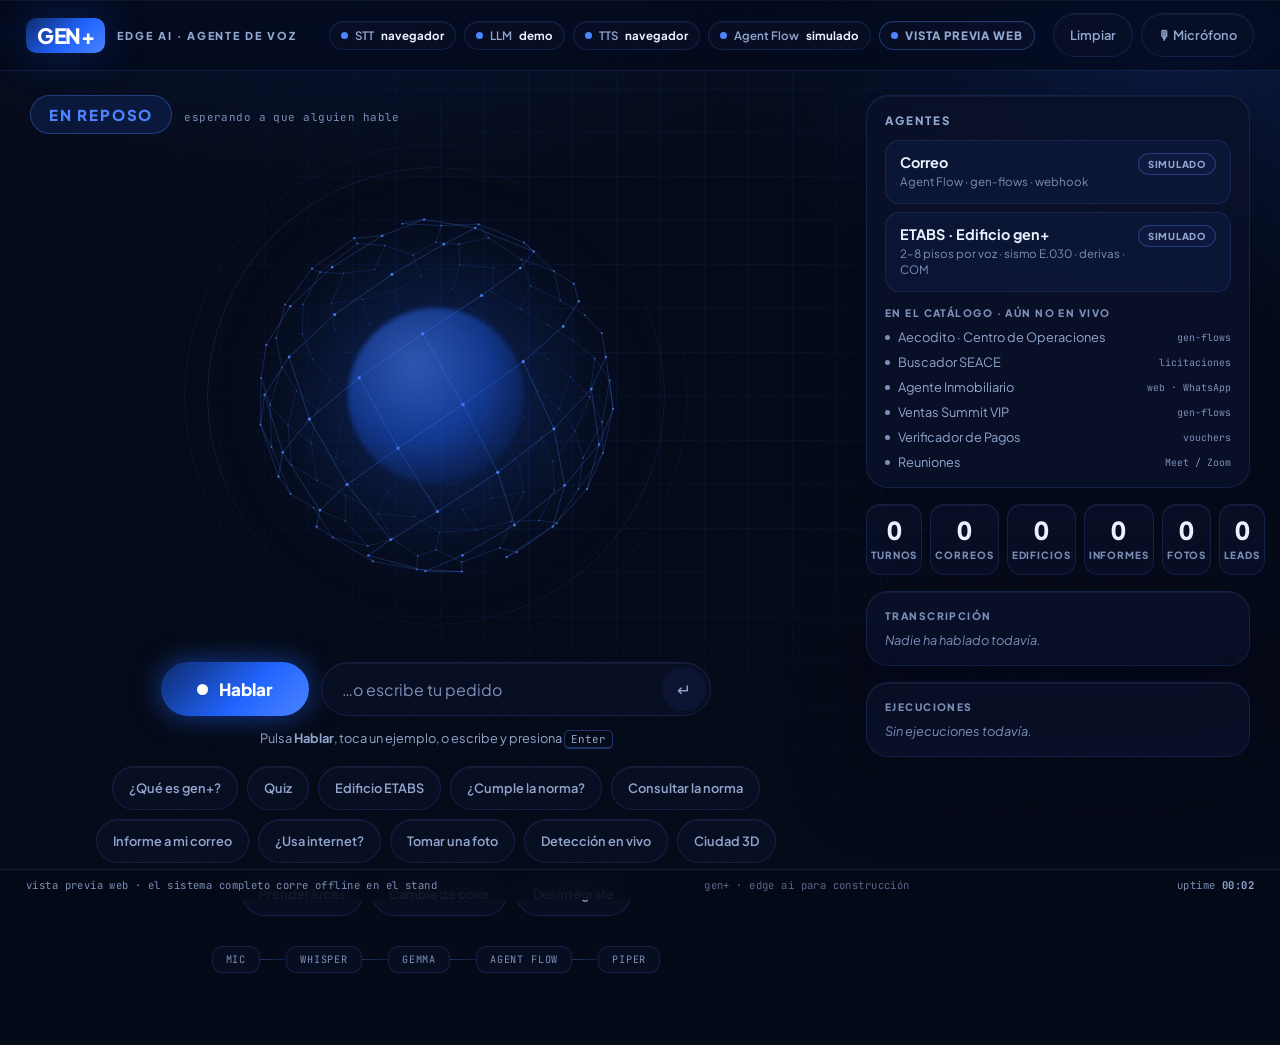
==== index.html @ 69937dcc "Interfaz premium v2 + modo demo para GitHub Pages - index.html a la raíz: el mismo archivo sirve Fas" ====
<!doctype html>
<html lang="es">
<head>
  <meta charset="utf-8" />
  <meta name="viewport" content="width=device-width, initial-scale=1" />
  <title>GEN+ EDGE AI · Agente de Voz</title>
  <meta name="description" content="Agente de voz Edge AI de GEN+ para el AI Construction Summit 2026. Whisper · Gemma · Piper — todo local, sin nube." />
  <meta property="og:title" content="GEN+ EDGE AI · Agente de Voz" />
  <meta property="og:description" content="El visitante habla, el orbe responde. Edge AI para construcción — offline, en el stand #27." />
  <meta name="theme-color" content="#050A18" />
  <link rel="icon" href="data:image/svg+xml,%3Csvg xmlns='http://www.w3.org/2000/svg' viewBox='0 0 64 64'%3E%3Cdefs%3E%3CradialGradient id='g' cx='38%25' cy='34%25' r='70%25'%3E%3Cstop offset='0%25' stop-color='%234D84FF'/%3E%3Cstop offset='55%25' stop-color='%232165FF'/%3E%3Cstop offset='100%25' stop-color='%230E2A6B'/%3E%3C/radialGradient%3E%3C/defs%3E%3Ccircle cx='32' cy='32' r='26' fill='url(%23g)'/%3E%3Ccircle cx='32' cy='32' r='30' fill='none' stroke='%232165FF' stroke-opacity='.35' stroke-width='2'/%3E%3C/svg%3E" />
  <link rel="preconnect" href="https://fonts.googleapis.com" />
  <link rel="preconnect" href="https://fonts.gstatic.com" crossorigin />
  <link href="https://fonts.googleapis.com/css2?family=Plus+Jakarta+Sans:wght@400;500;600;700;800&family=JetBrains+Mono:wght@400;500;600&display=swap" rel="stylesheet" />
  <link rel="stylesheet" href="web/styles.css" />
</head>
<body data-state="reposo">

  <!-- ══ BOOT OVERLAY ══ -->
  <div class="boot" id="boot" aria-hidden="true">
    <div class="boot-inner">
      <span class="boot-mark">GEN+</span>
      <span class="boot-line" id="bootLine">inicializando núcleo edge…</span>
      <div class="boot-bar"><i id="bootBar"></i></div>
    </div>
  </div>

  <!-- ══ TOP BAR ══ -->
  <header class="topbar reveal">
    <div class="brand">
      <span class="brand-mark" aria-hidden="true">GEN+</span>
      <span class="brand-sub">EDGE AI · AGENTE DE VOZ</span>
    </div>
    <div class="status-pills" id="statusPills" aria-label="Estado de motores">
      <span class="pill" data-k="stt"><i></i>STT <b>—</b></span>
      <span class="pill" data-k="llm"><i></i>LLM <b>—</b></span>
      <span class="pill" data-k="tts"><i></i>TTS <b>—</b></span>
      <span class="pill" data-k="flow"><i></i>Agent Flow <b>—</b></span>
      <span class="pill demo-pill" id="demoPill" hidden><i></i>VISTA PREVIA WEB</span>
    </div>
    <div class="top-actions">
      <button class="ghost" id="btnClear" type="button">Limpiar</button>
      <button class="ghost" id="btnMic" type="button"><span aria-hidden="true">🎙</span> Micrófono</button>
    </div>
  </header>

  <main class="stage">
    <!-- ══ CENTRO ══ -->
    <section class="center" aria-label="Agente de voz">
      <div class="state-row reveal" aria-live="polite">
        <span class="state-chip" id="stateChip">EN REPOSO</span>
        <span class="state-hint" id="stateHint">esperando a que alguien hable</span>
      </div>

      <div class="orb-wrap reveal" id="orbWrap">
        <canvas id="orb" aria-hidden="true"></canvas>
        <div class="orb-core" aria-hidden="true"></div>
        <div class="orb-glow" aria-hidden="true"></div>
        <div class="orb-ring r1" aria-hidden="true"></div>
        <div class="orb-ring r2" aria-hidden="true"></div>
      </div>

      <div class="ask reveal">
        <button class="talk" id="btnTalk" type="button">
          <span class="dot" aria-hidden="true"></span>Hablar
        </button>
        <form class="ask-form" id="askForm">
          <input id="askInput" type="text" placeholder="…o escribe tu pedido" autocomplete="off"
                 aria-label="Escribe tu pedido al agente" />
          <button class="ask-send" type="submit" aria-label="Enviar">↵</button>
        </form>
      </div>
      <p class="hint reveal">Pulsa <b>Hablar</b>, toca un ejemplo, o escribe y presiona <kbd>Enter</kbd></p>

      <div class="chips reveal" id="chips" role="group" aria-label="Ejemplos de comandos"></div>

      <div class="pipeline reveal" id="pipeline" aria-label="Pipeline de procesamiento">
        <span data-n="MIC">MIC</span><em></em><span data-n="WHISPER">WHISPER</span><em></em><span data-n="GEMMA">GEMMA</span><em></em><span data-n="AGENT FLOW">AGENT FLOW</span><em></em><span data-n="PIPER">PIPER</span>
      </div>
    </section>

    <!-- ══ PANEL DERECHO ══ -->
    <aside class="side">
      <div class="side-block reveal">
        <h3>Agentes</h3>
        <div class="agents-live" id="agentsLive"></div>
        <h4 class="dim">En el catálogo · aún no en vivo</h4>
        <ul class="catalog" id="catalog"></ul>
      </div>

      <div class="metrics reveal" id="metrics" aria-label="Métricas del stand"></div>

      <div class="side-block reveal">
        <h4 class="dim">Transcripción</h4>
        <div class="transcript" id="transcript" aria-live="polite"><p class="empty">Nadie ha hablado todavía.</p></div>
      </div>

      <div class="side-block reveal">
        <h4 class="dim">Ejecuciones</h4>
        <div class="execs" id="execs"><p class="empty">Sin ejecuciones todavía.</p></div>
      </div>
    </aside>
  </main>

  <!-- ══ FOOTER TELEMETRÍA ══ -->
  <footer class="footer">
    <span id="footL">stt — · llm — · tts —</span>
    <span class="foot-mid" id="footM">gen+ · edge ai para construcción</span>
    <span id="footR">uptime <b id="uptime">00:00</b></span>
  </footer>

  <!-- ══ MODAL (lead / quiz) ══ -->
  <div class="modal" id="leadModal" hidden role="dialog" aria-modal="true" aria-labelledby="modalTitle">
    <div class="modal-card"></div>
  </div>

  <script src="web/app.js"></script>
</body>
</html>
---- web/styles.css ----
/* ═══════════════════════════════════════════════════════════════════════
   GEN+ Edge Voice Agent — Design System v2 (marca oficial GEN+, azul)
   HUD oscuro "centro de operaciones". Un acento (#2165FF). Verde = solo EN VIVO.
   Motion: transform/opacity, <300ms, eased, earned. Reduced-motion respetado.
   ═══════════════════════════════════════════════════════════════════════ */
:root {
  /* ── Marca GEN+ (oficial) ── */
  --primary:      #2165FF;
  --primary-deep: #0E2A6B;
  --primary-lite: #4D84FF;
  --tint:         #E9F0FF;
  --ink:          #040F20;

  /* ── Lienzo HUD ── */
  --bg:        #050A18;
  --bg-raise:  #0A1128;
  --surface:   color-mix(in oklab, #0A1128 72%, transparent);
  --surface-2: color-mix(in oklab, #12204a 40%, transparent);
  --border:    color-mix(in oklab, var(--primary-lite) 16%, transparent);
  --border-2:  color-mix(in oklab, var(--primary-lite) 34%, transparent);

  /* ── Texto ── */
  --text:     #EAF1FF;
  --text-mut: #93A7CE;
  --text-dim: #7E90B8;   /* ≥4.5:1 AA sobre --bg */

  /* ── Semánticos ── */
  --live:  #17b14e;
  --watch: #f59e0b;
  --error: #e26a62;

  --grad-brand: linear-gradient(135deg, var(--primary-deep) 0%, var(--primary) 58%, var(--primary-lite) 100%);
  --glow:      0 0 28px color-mix(in oklab, var(--primary) 52%, transparent);
  --glow-soft: 0 0 44px color-mix(in oklab, var(--primary) 26%, transparent);
  --shadow:    0 24px 70px rgba(2, 8, 24, .6);
  --hairline:  inset 0 1px 0 rgba(255,255,255,.045);

  --r-sm: 10px; --r-md: 14px; --r-lg: 22px; --r-pill: 999px;

  /* ── Motion (curvas Emil) ── */
  --ease-out:   cubic-bezier(.25, 1, .5, 1);
  --ease-inout: cubic-bezier(.76, 0, .24, 1);
  --t-fast: 150ms; --t-med: 220ms; --t-slow: 500ms;

  --font: "Plus Jakarta Sans", "Segoe UI", system-ui, sans-serif;
  --mono: "JetBrains Mono", ui-monospace, monospace;
}

* { box-sizing: border-box; margin: 0; padding: 0; }
::selection { background: color-mix(in oklab, var(--primary) 40%, transparent); }

html { color-scheme: dark; }
body {
  font-family: var(--font);
  color: var(--text);
  background:
    radial-gradient(1100px 560px at 28% -12%, color-mix(in oklab, var(--primary) 16%, transparent), transparent 58%),
    radial-gradient(880px 520px at 92% 6%, color-mix(in oklab, var(--primary-deep) 46%, transparent), transparent 52%),
    var(--bg);
  min-height: 100dvh;
  overflow-x: hidden;
  letter-spacing: 0;
  -webkit-font-smoothing: antialiased;
  text-rendering: optimizeLegibility;
}
/* Grid técnico blueprint + grano, enmascarados hacia el centro */
body::before {
  content: ""; position: fixed; inset: 0; z-index: 0; pointer-events: none;
  background-image:
    linear-gradient(90deg, color-mix(in oklab, var(--primary) 7%, transparent) 1px, transparent 1px),
    linear-gradient(180deg, color-mix(in oklab, var(--primary) 7%, transparent) 1px, transparent 1px);
  background-size: 44px 44px;
  mask-image: radial-gradient(ellipse at 50% 38%, #000 26%, transparent 82%);
}
body::after {
  content: ""; position: fixed; inset: 0; z-index: 0; pointer-events: none; opacity: .5;
  background-image: url("data:image/svg+xml,%3Csvg xmlns='http://www.w3.org/2000/svg' width='160' height='160'%3E%3Cfilter id='n'%3E%3CfeTurbulence type='fractalNoise' baseFrequency='.9' numOctaves='2'/%3E%3CfeColorMatrix values='0 0 0 0 1 0 0 0 0 1 0 0 0 0 1 0 0 0 .022 0'/%3E%3C/filter%3E%3Crect width='160' height='160' filter='url(%23n)'/%3E%3C/svg%3E");
}
body > * { position: relative; z-index: 1; }

/* ══ ENTRADA ESCALONADA ══ */
.reveal { opacity: 0; transform: translateY(10px); }
body.ready .reveal {
  opacity: 1; transform: none;
  transition: opacity var(--t-slow) var(--ease-out), transform var(--t-slow) var(--ease-out);
}
body.ready .reveal:nth-child(2), body.ready .center .reveal:nth-of-type(2) { transition-delay: 60ms; }
body.ready .center .reveal:nth-of-type(3) { transition-delay: 120ms; }
body.ready .center .reveal:nth-of-type(4) { transition-delay: 170ms; }
body.ready .center .reveal:nth-of-type(5) { transition-delay: 220ms; }
body.ready .center .reveal:nth-of-type(6) { transition-delay: 270ms; }
body.ready .side .reveal:nth-of-type(1) { transition-delay: 140ms; }
body.ready .side .reveal:nth-of-type(2) { transition-delay: 200ms; }
body.ready .side .reveal:nth-of-type(3) { transition-delay: 260ms; }
body.ready .side .reveal:nth-of-type(4) { transition-delay: 320ms; }

/* ══ BOOT ══ */
.boot {
  position: fixed; inset: 0; z-index: 90; display: grid; place-items: center;
  background: var(--bg); transition: opacity .45s var(--ease-out), visibility .45s;
}
.boot.done { opacity: 0; visibility: hidden; }
.boot-inner { display: flex; flex-direction: column; align-items: center; gap: 14px; }
.boot-mark {
  font-weight: 800; font-size: 2rem; letter-spacing: -.5px; color: #fff;
  padding: 6px 16px; border-radius: var(--r-sm);
  background: var(--grad-brand); box-shadow: var(--glow-soft);
}
.boot-line { font-family: var(--mono); font-size: .72rem; color: var(--text-dim); letter-spacing: .1em; }
.boot-bar { width: 220px; height: 2px; border-radius: 2px; background: var(--surface-2); overflow: hidden; }
.boot-bar i { display: block; height: 100%; width: 0; background: var(--grad-brand); transition: width .3s var(--ease-out); }

/* ══ TOP BAR ══ */
.topbar {
  display: flex; align-items: center; gap: 18px; flex-wrap: wrap;
  padding: 13px 26px;
  border-bottom: 1px solid var(--border);
  background: color-mix(in oklab, var(--bg) 68%, transparent);
  backdrop-filter: blur(20px) saturate(1.4);
  box-shadow: var(--hairline);
  position: sticky; top: 0; z-index: 20;
}
.brand { display: flex; align-items: center; gap: 12px; }
.brand-mark {
  font-weight: 800; font-size: 1.32rem; letter-spacing: -.5px; color: #fff;
  padding: 4px 11px; border-radius: var(--r-sm);
  background: var(--grad-brand); box-shadow: var(--glow-soft);
}
.brand-sub { font-size: .68rem; font-weight: 800; letter-spacing: .18em; color: var(--text-mut); }
.status-pills { display: flex; gap: 8px; flex-wrap: wrap; margin-left: auto; }
.pill {
  display: inline-flex; align-items: center; gap: 7px;
  font-size: .72rem; font-weight: 600; color: var(--text-mut);
  padding: 6px 11px; border-radius: var(--r-pill);
  background: var(--surface); border: 1px solid var(--border);
  box-shadow: var(--hairline);
}
.pill b { color: var(--text); font-weight: 700; font-variant-numeric: tabular-nums; }
.pill i { width: 7px; height: 7px; border-radius: 50%; background: var(--text-dim); flex: none; }
.pill.ok i { background: var(--live); box-shadow: 0 0 8px var(--live); animation: beat 2.4s var(--ease-inout) infinite; }
.pill.bad i { background: var(--error); }
.demo-pill { color: var(--text-mut); border-color: var(--border-2); font-weight: 800; letter-spacing: .08em; }
.demo-pill i { background: var(--primary-lite); }
.pill.sim i { background: var(--primary-lite); animation: none; box-shadow: none; }
@keyframes beat { 50% { opacity: .45; } }
.top-actions { display: flex; gap: 8px; }

/* ── Botones base ── */
.ghost, .primary, .chip, .talk, .ask-send, .opt {
  font-family: var(--font); cursor: pointer; border: none;
  transition: transform var(--t-fast) var(--ease-out), background var(--t-fast) var(--ease-out),
              border-color var(--t-fast) var(--ease-out), color var(--t-fast) var(--ease-out),
              box-shadow var(--t-fast) var(--ease-out);
}
.ghost {
  font-weight: 600; font-size: .8rem; color: var(--text-mut);
  padding: 11px 16px; min-height: 44px; border-radius: var(--r-pill);
  background: var(--surface); border: 1px solid var(--border); box-shadow: var(--hairline);
}
.ghost:hover { border-color: var(--border-2); color: var(--text); }
.ghost:active { transform: scale(.97); }
.primary {
  font-weight: 700; font-size: .84rem; color: #fff;
  padding: 10px 18px; border-radius: var(--r-pill);
  background: var(--primary); box-shadow: var(--glow-soft);
}
.primary:hover { background: var(--primary-lite); }
.primary:active { transform: scale(.97); }

/* ══ STAGE ══ */
.stage {
  display: grid; grid-template-columns: minmax(0, 1fr) 384px; gap: 24px;
  padding: 24px 30px 72px; max-width: 1560px; margin: 0 auto;
}
.center { display: flex; flex-direction: column; align-items: center; min-width: 0; }

.state-row { align-self: flex-start; display: flex; align-items: baseline; gap: 12px; }
.state-chip {
  font-size: .94rem; font-weight: 800; letter-spacing: .12em; text-transform: uppercase;
  color: var(--primary-lite); padding: 9px 18px; border-radius: var(--r-pill);
  background: color-mix(in oklab, var(--primary) 13%, transparent);
  border: 1px solid var(--border-2);
  transition: color var(--t-med) var(--ease-out), border-color var(--t-med) var(--ease-out), background var(--t-med) var(--ease-out);
}
body[data-state="ejecutando"] .state-chip { color: var(--live); border-color: color-mix(in oklab, var(--live) 45%, transparent); background: color-mix(in oklab, var(--live) 10%, transparent); }
body[data-state="escuchando"] .state-chip { color: #fff; background: color-mix(in oklab, var(--primary) 34%, transparent); }
.state-hint { font-family: var(--mono); font-size: .68rem; color: var(--text-dim); letter-spacing: .04em; }

/* ══ ORBE ══ */
.orb-wrap {
  position: relative; width: min(520px, 78vw); aspect-ratio: 1; margin: 2px 0 0;
  display: grid; place-items: center;
}
#orb { position: absolute; inset: 0; width: 100%; height: 100%; }
.orb-core {
  width: 34%; aspect-ratio: 1; border-radius: 50%;
  background: radial-gradient(circle at 38% 32%,
    color-mix(in oklab, var(--primary-lite) 55%, transparent),
    color-mix(in oklab, var(--primary) 38%, transparent) 46%,
    color-mix(in oklab, var(--primary-deep) 30%, transparent) 78%, transparent);
  filter: blur(2px);
  animation: breathe 5.5s var(--ease-inout) infinite;
}
@keyframes breathe { 50% { transform: scale(1.06); opacity: .85; } }
body[data-state="escuchando"] .orb-core { animation-duration: 1.6s; }
body[data-state="pensando"] .orb-core { animation-duration: 1s; }
body[data-state="hablando"] .orb-core { animation-duration: .9s; }
.orb-glow {
  position: absolute; inset: 16%; border-radius: 50%; z-index: -1;
  background: radial-gradient(circle, color-mix(in oklab, var(--primary) 34%, transparent), transparent 70%);
  filter: blur(34px); transition: background var(--t-slow) var(--ease-out);
}
body[data-state="escuchando"] .orb-glow { background: radial-gradient(circle, color-mix(in oklab, var(--primary) 55%, transparent), transparent 68%); }
body[data-state="hablando"]  .orb-glow { background: radial-gradient(circle, color-mix(in oklab, var(--primary-lite) 48%, transparent), transparent 70%); }
body[data-state="ejecutando"] .orb-glow { background: radial-gradient(circle, color-mix(in oklab, var(--live) 36%, transparent), transparent 70%); }
.orb-ring {
  position: absolute; border-radius: 50%; border: 1px solid var(--border);
  inset: 6%;
  mask-image: linear-gradient(120deg, #000 20%, transparent 55%, #000 90%);
}
.orb-ring.r1 { animation: spin 44s linear infinite; }
.orb-ring.r2 { inset: 1.5%; border-color: color-mix(in oklab, var(--primary-lite) 9%, transparent); animation: spin 70s linear infinite reverse; }
@keyframes spin { to { transform: rotate(1turn); } }

/* ══ HABLAR + INPUT ══ */
.ask { display: flex; align-items: center; gap: 12px; margin-top: 6px; flex-wrap: wrap; justify-content: center; }
.talk {
  display: inline-flex; align-items: center; gap: 11px;
  font-weight: 800; font-size: 1.06rem; color: #fff;
  padding: 16px 36px; border-radius: var(--r-pill); min-height: 54px;
  background: var(--grad-brand); box-shadow: var(--glow);
}
.talk:hover { box-shadow: var(--glow), 0 8px 30px color-mix(in oklab, var(--primary) 34%, transparent); transform: translateY(-1px); }
.talk:active { transform: scale(.97); }
.talk .dot { width: 11px; height: 11px; border-radius: 50%; background: #fff; flex: none; }
body[data-state="escuchando"] .talk { background: linear-gradient(135deg, color-mix(in oklab, var(--error) 55%, var(--ink)), var(--error)); box-shadow: 0 0 28px color-mix(in oklab, var(--error) 50%, transparent); }
body[data-state="escuchando"] .talk .dot { animation: pulse 1s var(--ease-inout) infinite; }
@keyframes pulse { 50% { opacity: .3; transform: scale(1.45); } }

.ask-form {
  display: flex; align-items: center; min-height: 54px;
  border-radius: var(--r-pill); padding: 4px 4px 4px 20px;
  background: var(--surface); border: 1px solid var(--border);
  backdrop-filter: blur(14px); box-shadow: var(--hairline);
  transition: border-color var(--t-fast) var(--ease-out);
}
.ask-form:focus-within { border-color: var(--primary); }
.ask-form input {
  width: min(320px, 52vw); background: none; border: none; outline: none;
  font-family: var(--font); font-size: 16px; color: var(--text);
}
.ask-form input::placeholder { color: var(--text-dim); }
.ask-send {
  width: 44px; height: 44px; border-radius: 50%; font-size: 1.05rem;
  color: var(--text-mut); background: var(--surface-2);
}
.ask-send:hover { color: #fff; background: var(--primary); }
.ask-send:active { transform: scale(.94); }

.hint { margin-top: 14px; font-size: .8rem; color: var(--text-mut); }
.hint b { color: var(--text-mut); }
.hint kbd {
  font-family: var(--mono); font-size: .68rem; color: var(--text-mut);
  border: 1px solid var(--border-2); border-bottom-width: 2px;
  border-radius: 5px; padding: 1px 6px;
}

/* ══ CHIPS ══ */
.chips { display: flex; flex-wrap: wrap; gap: 9px; justify-content: center; margin: 20px 0 4px; max-width: 780px; }
.chip {
  font-weight: 600; font-size: .8rem; color: var(--text-mut);
  padding: 11px 16px; min-height: 44px; border-radius: var(--r-pill);
  background: var(--surface); border: 1px solid var(--border); box-shadow: var(--hairline);
}
.chip:hover { border-color: var(--primary); color: var(--text); transform: translateY(-1px); }
.chip:active { transform: scale(.97); }

/* ══ PIPELINE ══ */
.pipeline {
  display: flex; align-items: center; gap: 0; margin-top: 26px;
  font-family: var(--mono); font-size: .64rem; letter-spacing: .08em; color: var(--text-dim);
}
.pipeline span {
  padding: 6px 13px; border-radius: var(--r-sm);
  background: var(--surface); border: 1px solid var(--border);
  transition: color var(--t-med) var(--ease-out), border-color var(--t-med) var(--ease-out), box-shadow var(--t-med) var(--ease-out);
}
.pipeline span.active { color: #fff; border-color: var(--primary); box-shadow: var(--glow-soft); }
.pipeline em {
  width: 26px; height: 1px; flex: none;
  background: linear-gradient(90deg, var(--border-2), var(--border));
  position: relative; overflow: visible;
}
.pipeline em::after {
  content: ""; position: absolute; top: -1.5px; left: 0; width: 4px; height: 4px; border-radius: 50%;
  background: var(--primary-lite); opacity: 0;
}
.pipeline.flow em::after { opacity: 1; animation: dash 1.1s linear infinite; }
@keyframes dash { from { left: 0; } to { left: calc(100% - 4px); } }

/* ══ PANEL DERECHO ══ */
.side { display: flex; flex-direction: column; gap: 16px; min-width: 0; }
.side-block {
  /* superficie casi sólida: sin backdrop-filter (perf — el canvas anima debajo) */
  background: color-mix(in oklab, var(--bg-raise) 88%, transparent);
  border: 1px solid var(--border);
  border-radius: var(--r-lg); padding: 17px 18px;
  box-shadow: var(--hairline), var(--shadow);
}
.side h3 { font-size: .72rem; font-weight: 800; letter-spacing: .16em; text-transform: uppercase; color: var(--text-mut); margin-bottom: 12px; }
.side h4.dim { font-size: .64rem; font-weight: 800; letter-spacing: .14em; text-transform: uppercase; color: var(--text-dim); margin: 14px 0 10px; }
.side-block > h4.dim:first-child { margin-top: 0; }

.agent-card {
  display: flex; justify-content: space-between; align-items: flex-start; gap: 10px;
  padding: 12px 14px; border-radius: var(--r-md); margin-bottom: 8px;
  background: var(--surface-2); border: 1px solid var(--border);
  transition: border-color var(--t-fast) var(--ease-out);
}
.agent-card:hover { border-color: var(--border-2); }
.agent-card .name { font-weight: 700; font-size: .9rem; }
.agent-card .desc { font-size: .72rem; color: var(--text-dim); margin-top: 3px; line-height: 1.45; }
.badge-live {
  font-size: .6rem; font-weight: 800; letter-spacing: .08em; color: var(--live);
  padding: 4px 9px; border-radius: var(--r-pill); white-space: nowrap;
  background: color-mix(in oklab, var(--live) 12%, transparent);
  border: 1px solid color-mix(in oklab, var(--live) 40%, transparent);
}
.badge-demo { color: var(--text-mut); background: var(--surface-2); border-color: var(--border-2); }
.catalog { list-style: none; display: flex; flex-direction: column; gap: 9px; }
.catalog li { display: flex; align-items: center; gap: 8px; font-size: .8rem; color: var(--text-mut); }
.catalog li::before { content: ""; width: 5px; height: 5px; border-radius: 50%; background: var(--text-dim); flex: none; }
.catalog li span { flex: 1; min-width: 0; overflow: hidden; text-overflow: ellipsis; white-space: nowrap; }
.catalog li em { font-family: var(--mono); font-size: .62rem; color: var(--text-dim); font-style: normal; flex: none; }

/* ── Métricas ── */
.metrics { display: grid; grid-template-columns: repeat(6, 1fr); gap: 8px; }
.metric {
  text-align: center; padding: 13px 4px; border-radius: var(--r-md);
  background: color-mix(in oklab, var(--bg-raise) 88%, transparent);
  border: 1px solid var(--border); box-shadow: var(--hairline);
}
.metric .v {
  font-size: 1.55rem; font-weight: 800; line-height: 1; color: var(--text);
  font-variant-numeric: tabular-nums;
  transition: color var(--t-med) var(--ease-out), transform var(--t-med) var(--ease-out);
}
.metric.tick .v { color: var(--primary-lite); transform: translateY(-2px); }
.metric .l { font-size: .62rem; font-weight: 800; letter-spacing: .09em; text-transform: uppercase; color: var(--text-dim); margin-top: 6px; }

/* ── Transcripción / ejecuciones ── */
.transcript, .execs { display: flex; flex-direction: column; gap: 9px; max-height: 216px; overflow-y: auto; scrollbar-width: thin; scrollbar-color: var(--border-2) transparent; }
.transcript .line { font-size: .82rem; line-height: 1.5; overflow-wrap: anywhere; }
.transcript .who { font-weight: 800; color: var(--primary-lite); }
.transcript .agent .who { color: var(--text); }   /* verde reservado a EN VIVO */
.execs .row { font-size: .76rem; color: var(--text-mut); display: flex; gap: 8px; align-items: baseline; }
.execs .row b { color: var(--text); font-weight: 600; flex: none; }
.execs .row.err b { color: var(--error); }
.empty { font-size: .8rem; color: var(--text-dim); font-style: italic; }

/* ══ FOOTER ══ */
.footer {
  position: fixed; bottom: 0; left: 0; right: 0; z-index: 15;
  display: flex; justify-content: space-between; flex-wrap: wrap; gap: 4px 16px; padding: 8px 26px;
  font-family: var(--mono); font-size: .66rem; color: var(--text-dim); letter-spacing: .04em;
  background: color-mix(in oklab, var(--bg) 78%, transparent);
  backdrop-filter: blur(14px); border-top: 1px solid var(--border);
}
.footer b { color: var(--text-mut); font-variant-numeric: tabular-nums; }
.foot-mid { opacity: .7; }

/* ══ MODAL ══ */
.modal {
  position: fixed; inset: 0; z-index: 40; display: grid; place-items: center;
  background: color-mix(in oklab, var(--ink) 68%, transparent);
  backdrop-filter: blur(8px);
}
.modal[hidden] { display: none; }
.modal-card {
  width: min(440px, 92vw); border-radius: var(--r-lg); padding: 26px;
  background: var(--bg-raise); border: 1px solid var(--border-2);
  box-shadow: var(--shadow), var(--hairline);
  animation: modalIn var(--t-med) var(--ease-out);
}
@keyframes modalIn { from { opacity: 0; transform: translateY(10px) scale(.985); } }
.modal-card h3 { font-weight: 800; font-size: 1.1rem; margin-bottom: 16px; }
.modal-card p.q { font-size: .95rem; line-height: 1.55; margin-bottom: 16px; }
.modal-card label { display: block; font-size: .76rem; font-weight: 600; color: var(--text-mut); margin-bottom: 12px; }
.modal-card input {
  width: 100%; margin-top: 6px; padding: 12px 14px; border-radius: var(--r-md);
  background: var(--surface); border: 1px solid var(--border); color: var(--text);
  font-family: var(--font); font-size: 16px;
  transition: border-color var(--t-fast) var(--ease-out);
}
.modal-card input:focus { outline: none; border-color: var(--primary); box-shadow: 0 0 0 3px color-mix(in oklab, var(--primary) 22%, transparent); }
.modal-actions { display: flex; justify-content: flex-end; gap: 10px; margin-top: 10px; }
.opt {
  display: block; width: 100%; text-align: left; margin-bottom: 9px;
  font-weight: 600; font-size: .88rem; color: var(--text-mut);
  padding: 13px 16px; min-height: 46px; border-radius: var(--r-md);
  background: var(--surface); border: 1px solid var(--border);
}
.opt:hover { border-color: var(--primary); color: var(--text); }
.opt:active { transform: scale(.985); }
.opt.good { border-color: var(--live); color: var(--live); }
.opt.badx { border-color: var(--error); color: var(--error); }

/* ══ FOCUS accesible ══ */
:is(button, input, a):focus-visible {
  outline: none;
  box-shadow: 0 0 0 2px var(--bg), 0 0 0 4px var(--primary-lite);
}

/* ══ FLASH de foto ══ */
.flash { position: fixed; inset: 0; z-index: 99; background: #fff; opacity: .85; transition: opacity .5s var(--ease-out); pointer-events: none; }

/* ══ RESPONSIVE ══ */
@media (max-width: 1120px) {
  .stage { grid-template-columns: 1fr; padding: 20px 18px 72px; }
  .side { order: 2; }
  .metrics { grid-template-columns: repeat(3, 1fr); }
  .foot-mid { display: none; }
}
@media (max-width: 560px) {
  .topbar { padding: 11px 14px; gap: 10px; }
  .status-pills { order: 3; width: 100%; margin-left: 0; }
  .orb-wrap { width: min(400px, 92vw); }
  .ask-form input { width: 46vw; }
  .metrics { grid-template-columns: repeat(3, 1fr); }
  .footer { padding: 6px 14px; font-size: .6rem; }
  .stage { padding-bottom: 88px; }
}

/* ══ REDUCED MOTION ══ */
@media (prefers-reduced-motion: reduce) {
  *, *::before, *::after { animation-duration: .01ms !important; animation-iteration-count: 1 !important; transition-duration: .01ms !important; }
  .reveal { opacity: 1; transform: none; }
  .boot { display: none; }
}
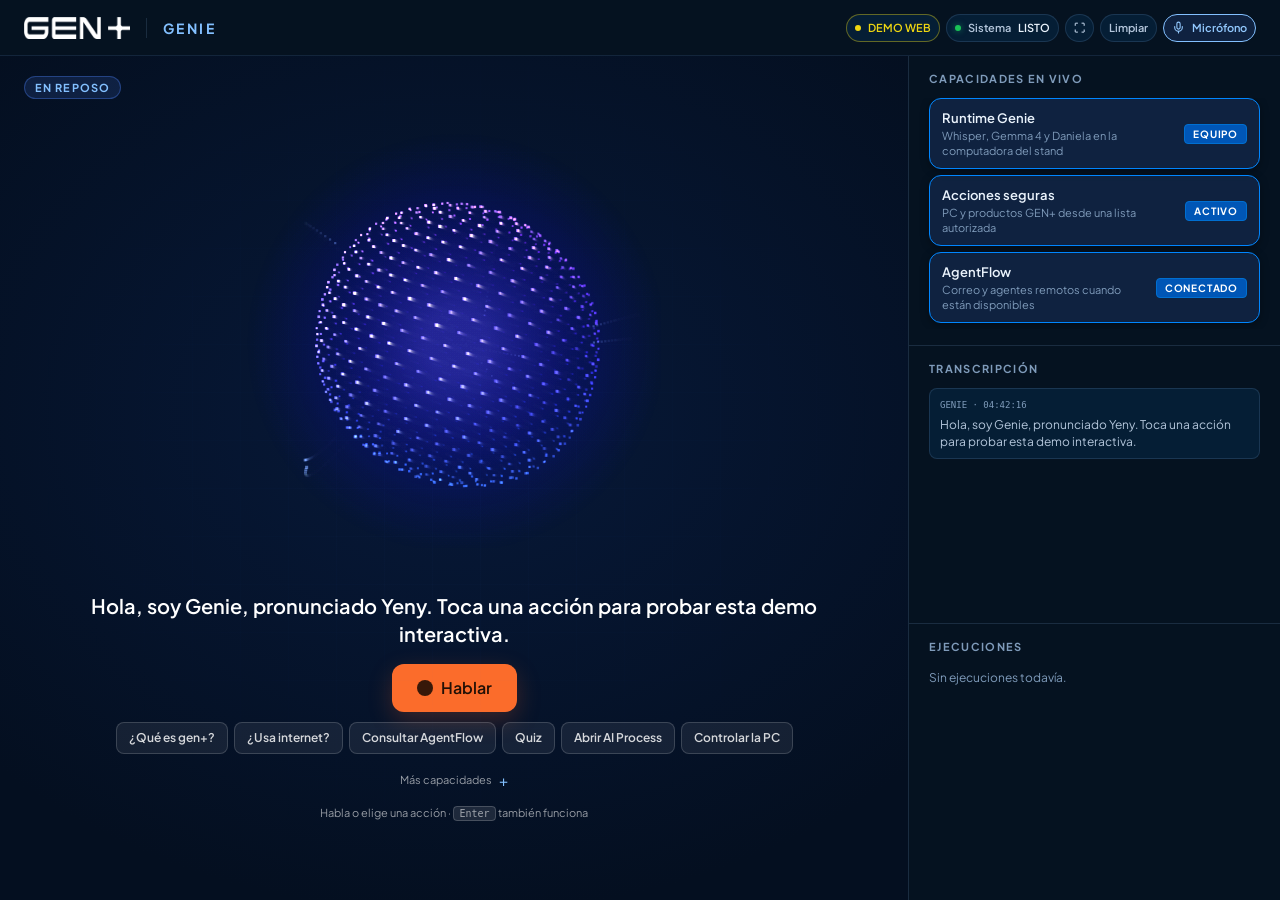
==== commit eba19e69: "Desplegar experiencia comercial Genie" ====
--- a/index.html
+++ b/index.html
@@ -1,119 +1,21 @@
 <!doctype html>
 <html lang="es">
 <head>
-  <meta charset="utf-8" />
-  <meta name="viewport" content="width=device-width, initial-scale=1" />
-  <title>GEN+ EDGE AI · Agente de Voz</title>
-  <meta name="description" content="Agente de voz Edge AI de GEN+ para el AI Construction Summit 2026. Whisper · Gemma · Piper — todo local, sin nube." />
-  <meta property="og:title" content="GEN+ EDGE AI · Agente de Voz" />
-  <meta property="og:description" content="El visitante habla, el orbe responde. Edge AI para construcción — offline, en el stand #27." />
-  <meta name="theme-color" content="#050A18" />
-  <link rel="icon" href="data:image/svg+xml,%3Csvg xmlns='http://www.w3.org/2000/svg' viewBox='0 0 64 64'%3E%3Cdefs%3E%3CradialGradient id='g' cx='38%25' cy='34%25' r='70%25'%3E%3Cstop offset='0%25' stop-color='%234D84FF'/%3E%3Cstop offset='55%25' stop-color='%232165FF'/%3E%3Cstop offset='100%25' stop-color='%230E2A6B'/%3E%3C/radialGradient%3E%3C/defs%3E%3Ccircle cx='32' cy='32' r='26' fill='url(%23g)'/%3E%3Ccircle cx='32' cy='32' r='30' fill='none' stroke='%232165FF' stroke-opacity='.35' stroke-width='2'/%3E%3C/svg%3E" />
-  <link rel="preconnect" href="https://fonts.googleapis.com" />
-  <link rel="preconnect" href="https://fonts.gstatic.com" crossorigin />
-  <link href="https://fonts.googleapis.com/css2?family=Plus+Jakarta+Sans:wght@400;500;600;700;800&family=JetBrains+Mono:wght@400;500;600&display=swap" rel="stylesheet" />
-  <link rel="stylesheet" href="web/styles.css" />
+  <meta charset="utf-8">
+  <meta name="viewport" content="width=device-width,initial-scale=1">
+  <title>Genie · Asistente inteligente · GEN+</title>
+  <meta name="description" content="Conoce Genie, pronunciado Yeny: el asistente inteligente de GEN+ con voz, modelo local y conexión segura a AgentFlow.">
+  <meta property="og:title" content="Genie · Asistente inteligente · GEN+">
+  <meta property="og:description" content="Demo comercial interactiva de Genie, el asistente inteligente de GEN+.">
+  <meta name="theme-color" content="#040F20">
+  <link rel="canonical" href="https://apalpan.github.io/genplus-edge-voice-agent/stand/">
+  <meta http-equiv="refresh" content="0;url=stand/">
+  <style>
+    :root{color-scheme:dark;font-family:Inter,system-ui,sans-serif;background:#040f20;color:#eaf0ff}
+    body{min-height:100vh;display:grid;place-items:center;margin:0}
+    a{color:#fff;background:linear-gradient(135deg,#315dff,#54a7ff);padding:14px 22px;border-radius:12px;text-decoration:none;font-weight:700}
+  </style>
+  <script>location.replace('stand/' + location.search + location.hash)</script>
 </head>
-<body data-state="reposo">
-
-  <!-- ══ BOOT OVERLAY ══ -->
-  <div class="boot" id="boot" aria-hidden="true">
-    <div class="boot-inner">
-      <span class="boot-mark">GEN+</span>
-      <span class="boot-line" id="bootLine">inicializando núcleo edge…</span>
-      <div class="boot-bar"><i id="bootBar"></i></div>
-    </div>
-  </div>
-
-  <!-- ══ TOP BAR ══ -->
-  <header class="topbar reveal">
-    <div class="brand">
-      <span class="brand-mark" aria-hidden="true">GEN+</span>
-      <span class="brand-sub">EDGE AI · AGENTE DE VOZ</span>
-    </div>
-    <div class="status-pills" id="statusPills" aria-label="Estado de motores">
-      <span class="pill" data-k="stt"><i></i>STT <b>—</b></span>
-      <span class="pill" data-k="llm"><i></i>LLM <b>—</b></span>
-      <span class="pill" data-k="tts"><i></i>TTS <b>—</b></span>
-      <span class="pill" data-k="flow"><i></i>Agent Flow <b>—</b></span>
-      <span class="pill demo-pill" id="demoPill" hidden><i></i>VISTA PREVIA WEB</span>
-    </div>
-    <div class="top-actions">
-      <button class="ghost" id="btnClear" type="button">Limpiar</button>
-      <button class="ghost" id="btnMic" type="button"><span aria-hidden="true">🎙</span> Micrófono</button>
-    </div>
-  </header>
-
-  <main class="stage">
-    <!-- ══ CENTRO ══ -->
-    <section class="center" aria-label="Agente de voz">
-      <div class="state-row reveal" aria-live="polite">
-        <span class="state-chip" id="stateChip">EN REPOSO</span>
-        <span class="state-hint" id="stateHint">esperando a que alguien hable</span>
-      </div>
-
-      <div class="orb-wrap reveal" id="orbWrap">
-        <canvas id="orb" aria-hidden="true"></canvas>
-        <div class="orb-core" aria-hidden="true"></div>
-        <div class="orb-glow" aria-hidden="true"></div>
-        <div class="orb-ring r1" aria-hidden="true"></div>
-        <div class="orb-ring r2" aria-hidden="true"></div>
-      </div>
-
-      <div class="ask reveal">
-        <button class="talk" id="btnTalk" type="button">
-          <span class="dot" aria-hidden="true"></span>Hablar
-        </button>
-        <form class="ask-form" id="askForm">
-          <input id="askInput" type="text" placeholder="…o escribe tu pedido" autocomplete="off"
-                 aria-label="Escribe tu pedido al agente" />
-          <button class="ask-send" type="submit" aria-label="Enviar">↵</button>
-        </form>
-      </div>
-      <p class="hint reveal">Pulsa <b>Hablar</b>, toca un ejemplo, o escribe y presiona <kbd>Enter</kbd></p>
-
-      <div class="chips reveal" id="chips" role="group" aria-label="Ejemplos de comandos"></div>
-
-      <div class="pipeline reveal" id="pipeline" aria-label="Pipeline de procesamiento">
-        <span data-n="MIC">MIC</span><em></em><span data-n="WHISPER">WHISPER</span><em></em><span data-n="GEMMA">GEMMA</span><em></em><span data-n="AGENT FLOW">AGENT FLOW</span><em></em><span data-n="PIPER">PIPER</span>
-      </div>
-    </section>
-
-    <!-- ══ PANEL DERECHO ══ -->
-    <aside class="side">
-      <div class="side-block reveal">
-        <h3>Agentes</h3>
-        <div class="agents-live" id="agentsLive"></div>
-        <h4 class="dim">En el catálogo · aún no en vivo</h4>
-        <ul class="catalog" id="catalog"></ul>
-      </div>
-
-      <div class="metrics reveal" id="metrics" aria-label="Métricas del stand"></div>
-
-      <div class="side-block reveal">
-        <h4 class="dim">Transcripción</h4>
-        <div class="transcript" id="transcript" aria-live="polite"><p class="empty">Nadie ha hablado todavía.</p></div>
-      </div>
-
-      <div class="side-block reveal">
-        <h4 class="dim">Ejecuciones</h4>
-        <div class="execs" id="execs"><p class="empty">Sin ejecuciones todavía.</p></div>
-      </div>
-    </aside>
-  </main>
-
-  <!-- ══ FOOTER TELEMETRÍA ══ -->
-  <footer class="footer">
-    <span id="footL">stt — · llm — · tts —</span>
-    <span class="foot-mid" id="footM">gen+ · edge ai para construcción</span>
-    <span id="footR">uptime <b id="uptime">00:00</b></span>
-  </footer>
-
-  <!-- ══ MODAL (lead / quiz) ══ -->
-  <div class="modal" id="leadModal" hidden role="dialog" aria-modal="true" aria-labelledby="modalTitle">
-    <div class="modal-card"></div>
-  </div>
-
-  <script src="web/app.js"></script>
-</body>
+<body><a href="stand/">Abrir Genie</a></body>
 </html>
